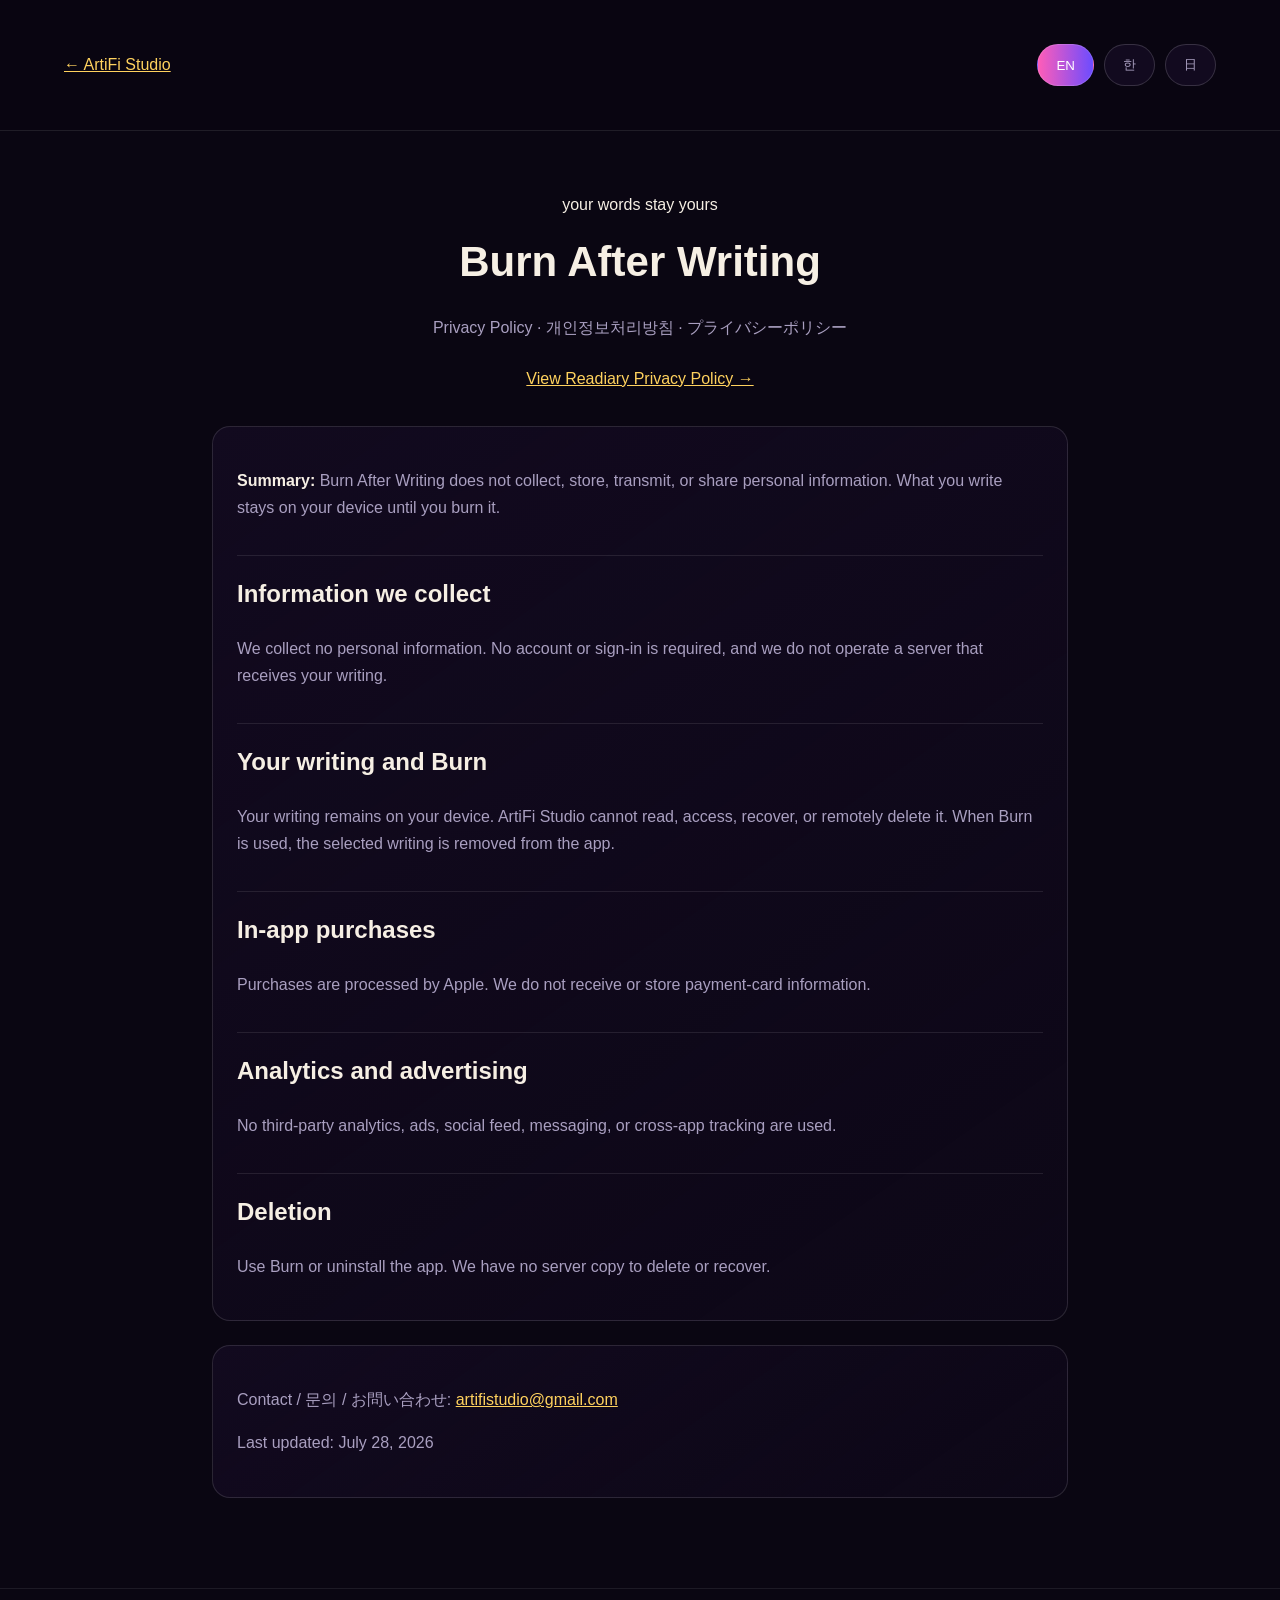
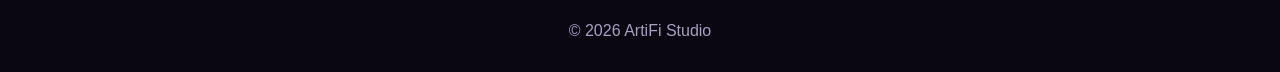
==== privacy/burn-after-writing/index.html @ 204df498 "Add files via upload" ====
<!DOCTYPE html>

<html lang="en"><head><meta charset="utf-8"/><meta content="width=device-width,initial-scale=1.0" name="viewport"/><title>Burn After Writing Privacy Policy — ArtiFi Studio</title>
<style>
:root{--bg:#0a0612;--panel:#120a1f;--cream:#f6efe4;--muted:#a99fc0;--pink:#ff5db8;--violet:#6c4cff;--amber:#ffd25e;--green:#8fae7f;--red:#c0362f}*{box-sizing:border-box}body{margin:0;background:var(--bg);color:var(--cream);font-family:Arial,sans-serif;line-height:1.7}a{color:var(--amber)}nav{position:sticky;top:0;background:rgba(10,6,18,.95);padding:16px 5vw;display:flex;justify-content:space-between;align-items:center;border-bottom:1px solid #ffffff18}.wrap{max-width:900px;margin:auto;padding:60px 22px 90px}.top{text-align:center}.tabs,.langs{display:flex;gap:10px;justify-content:center;flex-wrap:wrap;margin:28px 0}.tabs button,.langs button{border:1px solid #ffffff28;background:var(--panel);color:var(--muted);padding:11px 18px;border-radius:999px;cursor:pointer}.tabs button.active,.langs button.active{background:linear-gradient(90deg,var(--pink),var(--violet));color:white}.lang{display:none}.policy{display:block}.lang.active{display:block}.box{border:1px solid #ffffff1f;border-radius:18px;padding:24px;background:linear-gradient(145deg,var(--panel),#120a1f66)}h1{font-size:42px;margin:8px 0}h2{margin-top:34px;padding-top:18px;border-top:1px solid #ffffff18}p,li{color:var(--muted)}strong{color:var(--cream)}footer{text-align:center;color:var(--muted);padding:28px;border-top:1px solid #ffffff14}
</style></head><body>
<nav><a href="../../index.html">← ArtiFi Studio</a><div class="langs"><button id="enb" onclick="lang('en')">EN</button><button id="kob" onclick="lang('ko')">한</button><button id="jab" onclick="lang('ja')">日</button></div></nav>
<div class="wrap"><div class="top"><div id="ey">your words stay yours</div><h1 id="ttl">Burn After Writing</h1><p id="sub">Privacy Policy · 개인정보처리방침 · プライバシーポリシー</p></div><p style="text-align:center;margin:24px 0 34px"><a href="../readiary/">View Readiary Privacy Policy →</a></p>


<section class="policy active" id="burn"><div class="box">
<div class="lang" data-l="en"><p><strong>Summary:</strong> Burn After Writing does not collect, store, transmit, or share personal information. What you write stays on your device until you burn it.</p><h2>Information we collect</h2><p>We collect no personal information. No account or sign-in is required, and we do not operate a server that receives your writing.</p><h2>Your writing and Burn</h2><p>Your writing remains on your device. ArtiFi Studio cannot read, access, recover, or remotely delete it. When Burn is used, the selected writing is removed from the app.</p><h2>In-app purchases</h2><p>Purchases are processed by Apple. We do not receive or store payment-card information.</p><h2>Analytics and advertising</h2><p>No third-party analytics, ads, social feed, messaging, or cross-app tracking are used.</p><h2>Deletion</h2><p>Use Burn or uninstall the app. We have no server copy to delete or recover.</p></div>
<div class="lang" data-l="ko"><p><strong>요약:</strong> Burn After Writing는 개인정보를 수집·저장·전송·공유하지 않습니다. 작성한 내용은 Burn하기 전까지 기기에만 남습니다.</p><h2>수집하는 정보</h2><p>개인정보를 수집하지 않습니다. 계정이나 로그인이 필요하지 않으며 회사는 작성 내용을 받는 서버를 운영하지 않습니다.</p><h2>작성 내용과 Burn</h2><p>작성 내용은 기기에 남습니다. ArtiFi Studio는 읽거나 접근하거나 복구하거나 원격 삭제할 수 없습니다. Burn을 실행하면 선택한 내용이 앱에서 삭제됩니다.</p><h2>인앱 구매</h2><p>결제는 Apple이 처리하며 회사는 결제 카드 정보를 받거나 저장하지 않습니다.</p><h2>분석 및 광고</h2><p>제3자 분석, 광고, 소셜 피드, 메시지 또는 앱 간 추적을 사용하지 않습니다.</p><h2>삭제</h2><p>Burn 기능을 사용하거나 앱을 제거하세요. 회사에는 삭제하거나 복구할 서버 사본이 없습니다.</p></div>
<div class="lang" data-l="ja"><p><strong>概要：</strong> Burn After Writingは個人情報を収集・保存・送信・共有しません。書いた内容は燃やすまで端末内にのみ残ります。</p><h2>収集する情報</h2><p>個人情報は収集しません。アカウント登録やログインは不要で、当社は文章を受信するサーバーを運営していません。</p><h2>書いた内容とBurn</h2><p>内容は端末内に残ります。ArtiFi Studioは読む、アクセスする、復元する、遠隔削除することができません。Burnを実行すると選択した内容はアプリから削除されます。</p><h2>アプリ内課金</h2><p>支払いはAppleが処理し、当社はカード情報を受け取ったり保存したりしません。</p><h2>分析と広告</h2><p>第三者分析、広告、ソーシャルフィード、メッセージ機能、アプリ間追跡は使用しません。</p><h2>削除</h2><p>Burn機能を使うかアプリをアンインストールしてください。当社側に削除または復元できるサーバーコピーはありません。</p></div>
</div></section>
<div class="box" style="margin-top:24px"><p>Contact / 문의 / お問い合わせ: <a href="mailto:artifistudio@gmail.com">artifistudio@gmail.com</a></p><p>Last updated: July 28, 2026</p></div>
</div><footer>© 2026 ArtiFi Studio</footer>
<script>
function lang(l){
 document.documentElement.lang=l;
 document.querySelectorAll('.lang').forEach(x=>x.classList.toggle('active',x.dataset.l===l));
 ['en','ko','ja'].forEach(x=>document.getElementById(x+'b').classList.toggle('active',x===l));
 localStorage.setItem('lang',l);
}
const q=new URLSearchParams(location.search);
lang(['en','ko','ja'].includes(q.get('lang'))?q.get('lang'):(localStorage.getItem('lang')||'en'));
</script></body></html>
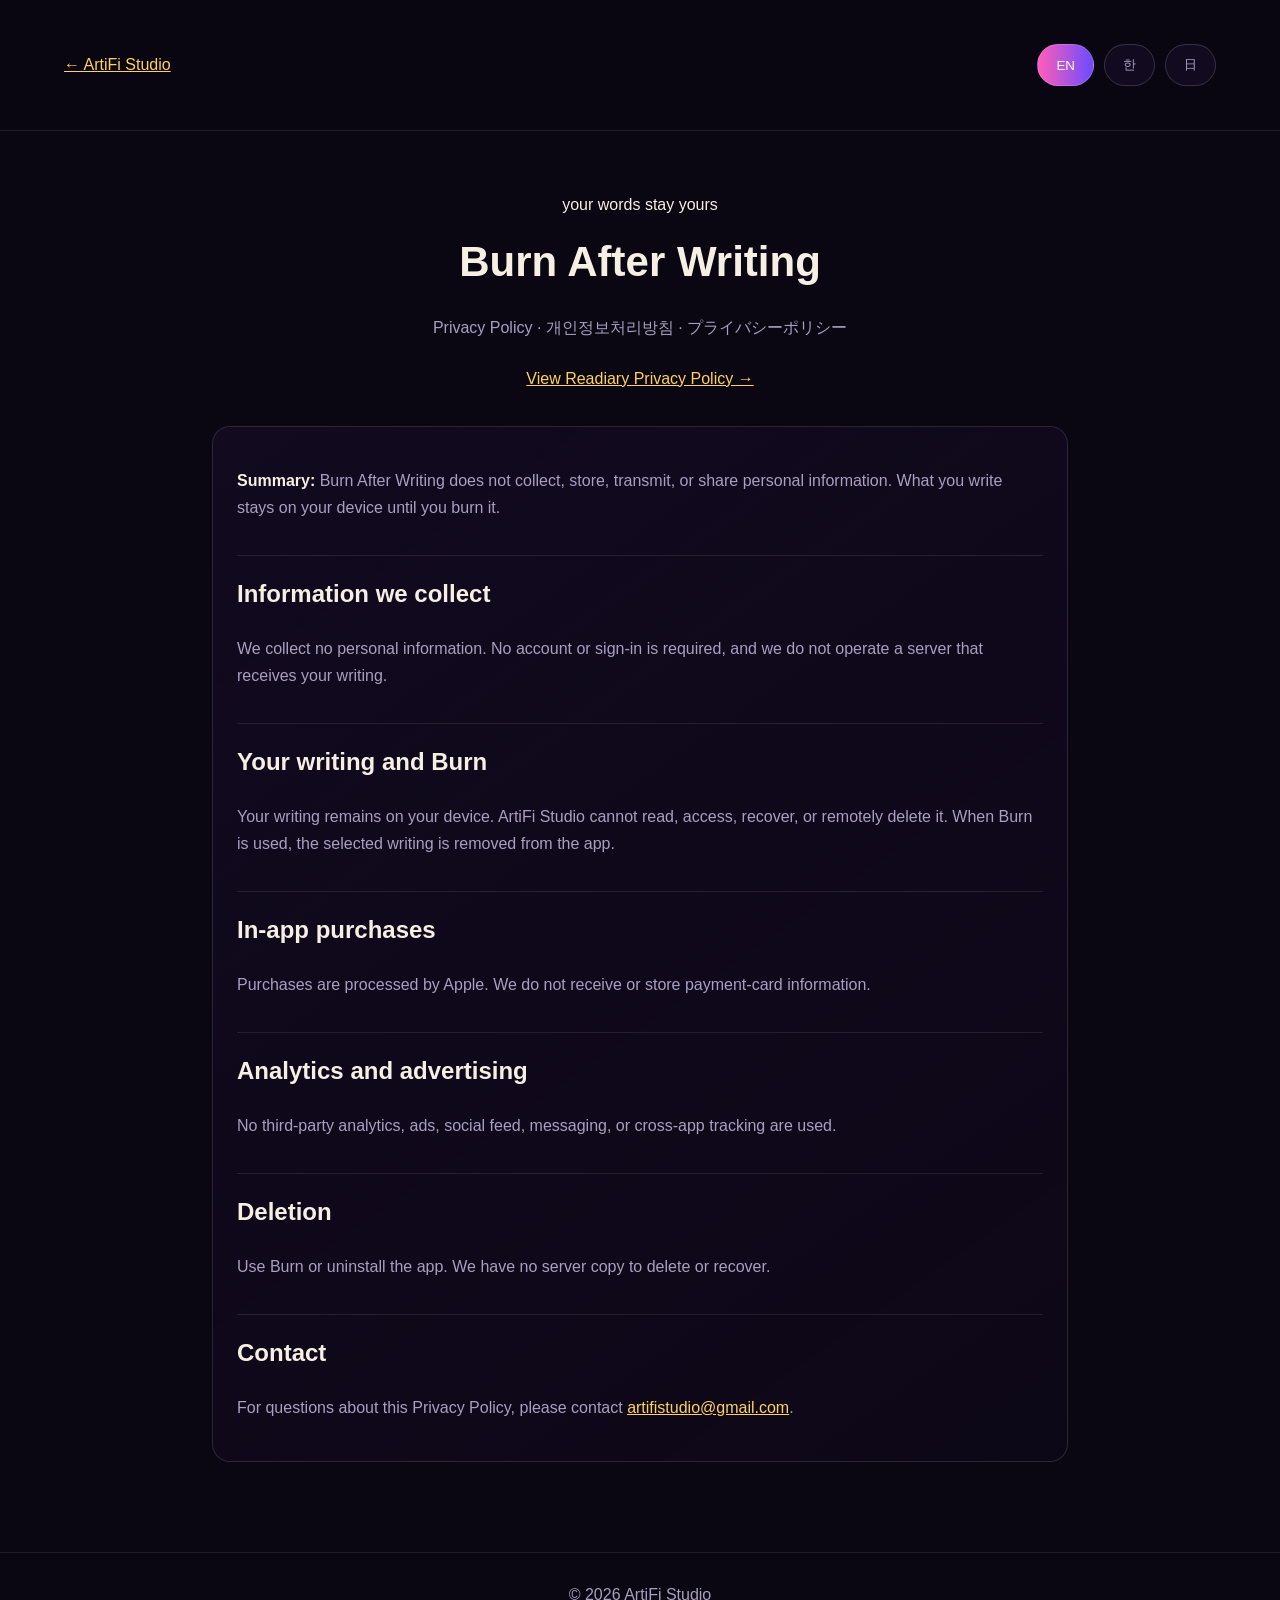
==== commit 41b0cb80: "Add files via upload" ====
--- a/privacy/burn-after-writing/index.html
+++ b/privacy/burn-after-writing/index.html
@@ -4,24 +4,65 @@
 <style>
 :root{--bg:#0a0612;--panel:#120a1f;--cream:#f6efe4;--muted:#a99fc0;--pink:#ff5db8;--violet:#6c4cff;--amber:#ffd25e;--green:#8fae7f;--red:#c0362f}*{box-sizing:border-box}body{margin:0;background:var(--bg);color:var(--cream);font-family:Arial,sans-serif;line-height:1.7}a{color:var(--amber)}nav{position:sticky;top:0;background:rgba(10,6,18,.95);padding:16px 5vw;display:flex;justify-content:space-between;align-items:center;border-bottom:1px solid #ffffff18}.wrap{max-width:900px;margin:auto;padding:60px 22px 90px}.top{text-align:center}.tabs,.langs{display:flex;gap:10px;justify-content:center;flex-wrap:wrap;margin:28px 0}.tabs button,.langs button{border:1px solid #ffffff28;background:var(--panel);color:var(--muted);padding:11px 18px;border-radius:999px;cursor:pointer}.tabs button.active,.langs button.active{background:linear-gradient(90deg,var(--pink),var(--violet));color:white}.lang{display:none}.policy{display:block}.lang.active{display:block}.box{border:1px solid #ffffff1f;border-radius:18px;padding:24px;background:linear-gradient(145deg,var(--panel),#120a1f66)}h1{font-size:42px;margin:8px 0}h2{margin-top:34px;padding-top:18px;border-top:1px solid #ffffff18}p,li{color:var(--muted)}strong{color:var(--cream)}footer{text-align:center;color:var(--muted);padding:28px;border-top:1px solid #ffffff14}
 </style></head><body>
-<nav><a href="../../index.html">← ArtiFi Studio</a><div class="langs"><button id="enb" onclick="lang('en')">EN</button><button id="kob" onclick="lang('ko')">한</button><button id="jab" onclick="lang('ja')">日</button></div></nav>
+<nav><a href="../../index.html">← ArtiFi Studio</a><div class="langs"><button id="enb" data-language="en">EN</button><button id="kob" data-language="ko">한</button><button id="jab" data-language="ja">日</button></div></nav>
 <div class="wrap"><div class="top"><div id="ey">your words stay yours</div><h1 id="ttl">Burn After Writing</h1><p id="sub">Privacy Policy · 개인정보처리방침 · プライバシーポリシー</p></div><p style="text-align:center;margin:24px 0 34px"><a href="../readiary/">View Readiary Privacy Policy →</a></p>
 
 
 <section class="policy active" id="burn"><div class="box">
-<div class="lang" data-l="en"><p><strong>Summary:</strong> Burn After Writing does not collect, store, transmit, or share personal information. What you write stays on your device until you burn it.</p><h2>Information we collect</h2><p>We collect no personal information. No account or sign-in is required, and we do not operate a server that receives your writing.</p><h2>Your writing and Burn</h2><p>Your writing remains on your device. ArtiFi Studio cannot read, access, recover, or remotely delete it. When Burn is used, the selected writing is removed from the app.</p><h2>In-app purchases</h2><p>Purchases are processed by Apple. We do not receive or store payment-card information.</p><h2>Analytics and advertising</h2><p>No third-party analytics, ads, social feed, messaging, or cross-app tracking are used.</p><h2>Deletion</h2><p>Use Burn or uninstall the app. We have no server copy to delete or recover.</p></div>
-<div class="lang" data-l="ko"><p><strong>요약:</strong> Burn After Writing는 개인정보를 수집·저장·전송·공유하지 않습니다. 작성한 내용은 Burn하기 전까지 기기에만 남습니다.</p><h2>수집하는 정보</h2><p>개인정보를 수집하지 않습니다. 계정이나 로그인이 필요하지 않으며 회사는 작성 내용을 받는 서버를 운영하지 않습니다.</p><h2>작성 내용과 Burn</h2><p>작성 내용은 기기에 남습니다. ArtiFi Studio는 읽거나 접근하거나 복구하거나 원격 삭제할 수 없습니다. Burn을 실행하면 선택한 내용이 앱에서 삭제됩니다.</p><h2>인앱 구매</h2><p>결제는 Apple이 처리하며 회사는 결제 카드 정보를 받거나 저장하지 않습니다.</p><h2>분석 및 광고</h2><p>제3자 분석, 광고, 소셜 피드, 메시지 또는 앱 간 추적을 사용하지 않습니다.</p><h2>삭제</h2><p>Burn 기능을 사용하거나 앱을 제거하세요. 회사에는 삭제하거나 복구할 서버 사본이 없습니다.</p></div>
-<div class="lang" data-l="ja"><p><strong>概要：</strong> Burn After Writingは個人情報を収集・保存・送信・共有しません。書いた内容は燃やすまで端末内にのみ残ります。</p><h2>収集する情報</h2><p>個人情報は収集しません。アカウント登録やログインは不要で、当社は文章を受信するサーバーを運営していません。</p><h2>書いた内容とBurn</h2><p>内容は端末内に残ります。ArtiFi Studioは読む、アクセスする、復元する、遠隔削除することができません。Burnを実行すると選択した内容はアプリから削除されます。</p><h2>アプリ内課金</h2><p>支払いはAppleが処理し、当社はカード情報を受け取ったり保存したりしません。</p><h2>分析と広告</h2><p>第三者分析、広告、ソーシャルフィード、メッセージ機能、アプリ間追跡は使用しません。</p><h2>削除</h2><p>Burn機能を使うかアプリをアンインストールしてください。当社側に削除または復元できるサーバーコピーはありません。</p></div>
+<div class="lang" data-l="en"><p><strong>Summary:</strong> Burn After Writing does not collect, store, transmit, or share personal information. What you write stays on your device until you burn it.</p><h2>Information we collect</h2><p>We collect no personal information. No account or sign-in is required, and we do not operate a server that receives your writing.</p><h2>Your writing and Burn</h2><p>Your writing remains on your device. ArtiFi Studio cannot read, access, recover, or remotely delete it. When Burn is used, the selected writing is removed from the app.</p><h2>In-app purchases</h2><p>Purchases are processed by Apple. We do not receive or store payment-card information.</p><h2>Analytics and advertising</h2><p>No third-party analytics, ads, social feed, messaging, or cross-app tracking are used.</p><h2>Deletion</h2><p>Use Burn or uninstall the app. We have no server copy to delete or recover.</p><h2>Contact</h2><p>For questions about this Privacy Policy, please contact <a href="mailto:artifistudio@gmail.com">artifistudio@gmail.com</a>.</p></div>
+<div class="lang" data-l="ko"><p><strong>요약:</strong> Burn After Writing는 개인정보를 수집·저장·전송·공유하지 않습니다. 작성한 내용은 Burn하기 전까지 사용자의 기기에만 남습니다.</p><h2>수집하는 정보</h2><p>Burn After Writing는 개인정보를 수집하지 않습니다. 계정이나 로그인이 필요하지 않으며, 사용자가 작성한 내용을 받는 서버를 운영하지 않습니다.</p><h2>작성 내용과 Burn 기능</h2><p>작성한 내용은 사용자의 기기에만 저장됩니다. ArtiFi Studio는 이를 읽거나 접근하거나 복구하거나 원격으로 삭제할 수 없습니다. Burn 기능을 사용하면 선택한 내용이 앱에서 삭제됩니다.</p><h2>인앱 구매</h2><p>인앱 구매는 Apple이 처리합니다. ArtiFi Studio는 결제 카드 정보를 받거나 저장하지 않습니다.</p><h2>분석 및 광고</h2><p>제3자 분석 도구, 광고, 소셜 피드, 메시지 기능 또는 앱 간 추적을 사용하지 않습니다.</p><h2>삭제</h2><p>Burn 기능을 사용하거나 앱을 삭제하여 저장된 내용을 제거할 수 있습니다. ArtiFi Studio에는 삭제하거나 복구할 서버 사본이 없습니다.</p><h2>문의</h2><p>개인정보 처리방침에 대한 문의는 <a href="mailto:artifistudio@gmail.com">artifistudio@gmail.com</a>으로 보내주세요.</p></div>
+<div class="lang" data-l="ja"><p><strong>概要：</strong> Burn After Writingは個人情報を収集・保存・送信・共有しません。書いた内容はBurnするまでユーザーの端末内にのみ残ります。</p><h2>収集する情報</h2><p>Burn After Writingは個人情報を収集しません。アカウント登録やログインは必要なく、ユーザーが書いた内容を受信するサーバーも運営していません。</p><h2>書いた内容とBurn機能</h2><p>書いた内容はユーザーの端末内にのみ保存されます。ArtiFi Studioはその内容を読んだり、アクセスしたり、復元したり、遠隔で削除したりできません。Burn機能を使用すると、選択した内容はアプリから削除されます。</p><h2>アプリ内課金</h2><p>アプリ内課金はAppleによって処理されます。ArtiFi Studioは支払いカード情報を受け取ったり保存したりしません。</p><h2>分析および広告</h2><p>第三者分析ツール、広告、ソーシャルフィード、メッセージ機能、アプリ間追跡は使用しません。</p><h2>削除</h2><p>Burn機能を使用するかアプリを削除することで、保存された内容を削除できます。ArtiFi Studio側には削除または復元できるサーバー上のコピーはありません。</p><h2>お問い合わせ</h2><p>プライバシーポリシーに関するお問い合わせは <a href="mailto:artifistudio@gmail.com">artifistudio@gmail.com</a> までお送りください。</p></div>
 </div></section>
-<div class="box" style="margin-top:24px"><p>Contact / 문의 / お問い合わせ: <a href="mailto:artifistudio@gmail.com">artifistudio@gmail.com</a></p><p>Last updated: July 28, 2026</p></div>
 </div><footer>© 2026 ArtiFi Studio</footer>
 <script>
-function lang(l){
- document.documentElement.lang=l;
- document.querySelectorAll('.lang').forEach(x=>x.classList.toggle('active',x.dataset.l===l));
- ['en','ko','ja'].forEach(x=>document.getElementById(x+'b').classList.toggle('active',x===l));
- localStorage.setItem('lang',l);
-}
-const q=new URLSearchParams(location.search);
-lang(['en','ko','ja'].includes(q.get('lang'))?q.get('lang'):(localStorage.getItem('lang')||'en'));
+(function () {
+  const supportedLanguages = ['en', 'ko', 'ja'];
+  const languageSections = Array.from(document.querySelectorAll('.lang'));
+  const languageButtons = Array.from(document.querySelectorAll('[data-language]'));
+
+  function setLanguage(language) {
+    if (!supportedLanguages.includes(language)) language = 'en';
+
+    document.documentElement.setAttribute('lang', language);
+
+    languageSections.forEach(function (section) {
+      const selected = section.getAttribute('data-l') === language;
+      section.classList.toggle('active', selected);
+      section.hidden = !selected;
+    });
+
+    languageButtons.forEach(function (button) {
+      const selected = button.getAttribute('data-language') === language;
+      button.classList.toggle('active', selected);
+      button.setAttribute('aria-pressed', String(selected));
+    });
+
+    try {
+      localStorage.setItem('artifi-privacy-language', language);
+    } catch (error) {}
+
+    const url = new URL(window.location.href);
+    url.searchParams.set('lang', language);
+    window.history.replaceState({}, '', url);
+  }
+
+  languageButtons.forEach(function (button) {
+    button.addEventListener('click', function () {
+      setLanguage(button.getAttribute('data-language'));
+    });
+  });
+
+  const queryLanguage = new URLSearchParams(window.location.search).get('lang');
+  let savedLanguage = null;
+
+  try {
+    savedLanguage = localStorage.getItem('artifi-privacy-language');
+  } catch (error) {}
+
+  const initialLanguage = supportedLanguages.includes(queryLanguage)
+    ? queryLanguage
+    : (supportedLanguages.includes(savedLanguage) ? savedLanguage : 'en');
+
+  setLanguage(initialLanguage);
+})();
 </script></body></html>
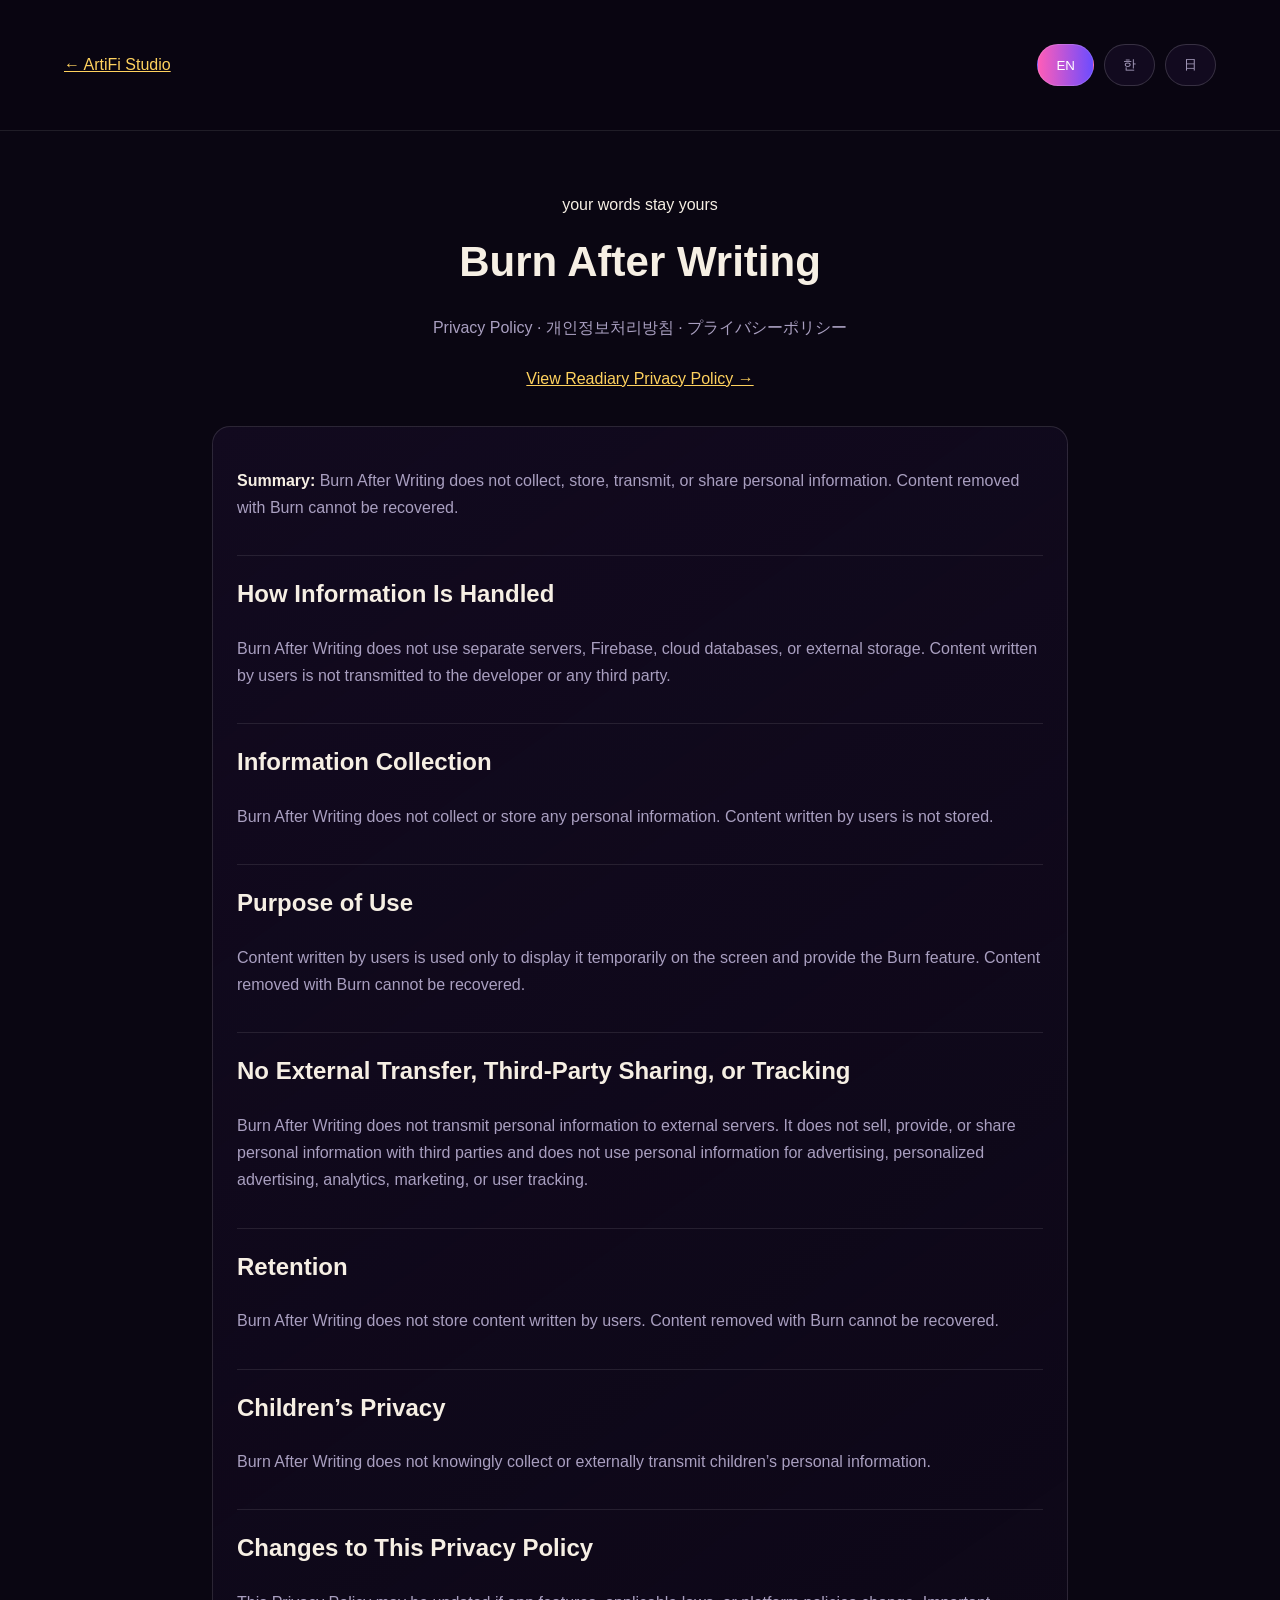
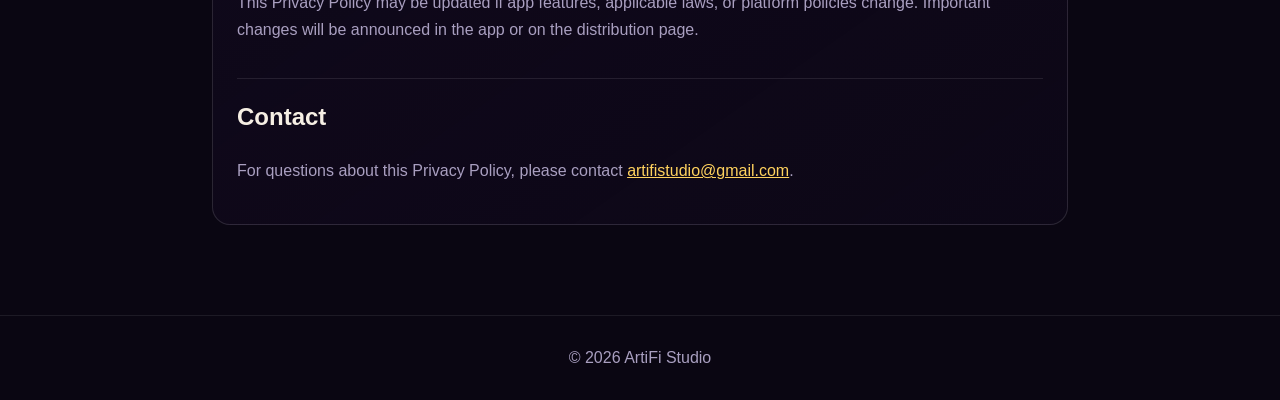
==== commit 9dd8422c: "Add files via upload" ====
--- a/privacy/burn-after-writing/index.html
+++ b/privacy/burn-after-writing/index.html
@@ -9,9 +9,63 @@
 
 
 <section class="policy active" id="burn"><div class="box">
-<div class="lang" data-l="en"><p><strong>Summary:</strong> Burn After Writing does not collect, store, transmit, or share personal information. What you write stays on your device until you burn it.</p><h2>Information we collect</h2><p>We collect no personal information. No account or sign-in is required, and we do not operate a server that receives your writing.</p><h2>Your writing and Burn</h2><p>Your writing remains on your device. ArtiFi Studio cannot read, access, recover, or remotely delete it. When Burn is used, the selected writing is removed from the app.</p><h2>In-app purchases</h2><p>Purchases are processed by Apple. We do not receive or store payment-card information.</p><h2>Analytics and advertising</h2><p>No third-party analytics, ads, social feed, messaging, or cross-app tracking are used.</p><h2>Deletion</h2><p>Use Burn or uninstall the app. We have no server copy to delete or recover.</p><h2>Contact</h2><p>For questions about this Privacy Policy, please contact <a href="mailto:artifistudio@gmail.com">artifistudio@gmail.com</a>.</p></div>
-<div class="lang" data-l="ko"><p><strong>요약:</strong> Burn After Writing는 개인정보를 수집·저장·전송·공유하지 않습니다. 작성한 내용은 Burn하기 전까지 사용자의 기기에만 남습니다.</p><h2>수집하는 정보</h2><p>Burn After Writing는 개인정보를 수집하지 않습니다. 계정이나 로그인이 필요하지 않으며, 사용자가 작성한 내용을 받는 서버를 운영하지 않습니다.</p><h2>작성 내용과 Burn 기능</h2><p>작성한 내용은 사용자의 기기에만 저장됩니다. ArtiFi Studio는 이를 읽거나 접근하거나 복구하거나 원격으로 삭제할 수 없습니다. Burn 기능을 사용하면 선택한 내용이 앱에서 삭제됩니다.</p><h2>인앱 구매</h2><p>인앱 구매는 Apple이 처리합니다. ArtiFi Studio는 결제 카드 정보를 받거나 저장하지 않습니다.</p><h2>분석 및 광고</h2><p>제3자 분석 도구, 광고, 소셜 피드, 메시지 기능 또는 앱 간 추적을 사용하지 않습니다.</p><h2>삭제</h2><p>Burn 기능을 사용하거나 앱을 삭제하여 저장된 내용을 제거할 수 있습니다. ArtiFi Studio에는 삭제하거나 복구할 서버 사본이 없습니다.</p><h2>문의</h2><p>개인정보 처리방침에 대한 문의는 <a href="mailto:artifistudio@gmail.com">artifistudio@gmail.com</a>으로 보내주세요.</p></div>
-<div class="lang" data-l="ja"><p><strong>概要：</strong> Burn After Writingは個人情報を収集・保存・送信・共有しません。書いた内容はBurnするまでユーザーの端末内にのみ残ります。</p><h2>収集する情報</h2><p>Burn After Writingは個人情報を収集しません。アカウント登録やログインは必要なく、ユーザーが書いた内容を受信するサーバーも運営していません。</p><h2>書いた内容とBurn機能</h2><p>書いた内容はユーザーの端末内にのみ保存されます。ArtiFi Studioはその内容を読んだり、アクセスしたり、復元したり、遠隔で削除したりできません。Burn機能を使用すると、選択した内容はアプリから削除されます。</p><h2>アプリ内課金</h2><p>アプリ内課金はAppleによって処理されます。ArtiFi Studioは支払いカード情報を受け取ったり保存したりしません。</p><h2>分析および広告</h2><p>第三者分析ツール、広告、ソーシャルフィード、メッセージ機能、アプリ間追跡は使用しません。</p><h2>削除</h2><p>Burn機能を使用するかアプリを削除することで、保存された内容を削除できます。ArtiFi Studio側には削除または復元できるサーバー上のコピーはありません。</p><h2>お問い合わせ</h2><p>プライバシーポリシーに関するお問い合わせは <a href="mailto:artifistudio@gmail.com">artifistudio@gmail.com</a> までお送りください。</p></div>
+<div class="lang" data-l="en">
+<p><strong>Summary:</strong> Burn After Writing does not collect, store, transmit, or share personal information. Content removed with Burn cannot be recovered.</p>
+<h2>How Information Is Handled</h2>
+<p>Burn After Writing does not use separate servers, Firebase, cloud databases, or external storage. Content written by users is not transmitted to the developer or any third party.</p>
+<h2>Information Collection</h2>
+<p>Burn After Writing does not collect or store any personal information. Content written by users is not stored.</p>
+<h2>Purpose of Use</h2>
+<p>Content written by users is used only to display it temporarily on the screen and provide the Burn feature. Content removed with Burn cannot be recovered.</p>
+<h2>No External Transfer, Third-Party Sharing, or Tracking</h2>
+<p>Burn After Writing does not transmit personal information to external servers. It does not sell, provide, or share personal information with third parties and does not use personal information for advertising, personalized advertising, analytics, marketing, or user tracking.</p>
+<h2>Retention</h2>
+<p>Burn After Writing does not store content written by users. Content removed with Burn cannot be recovered.</p>
+<h2>Children’s Privacy</h2>
+<p>Burn After Writing does not knowingly collect or externally transmit children’s personal information.</p>
+<h2>Changes to This Privacy Policy</h2>
+<p>This Privacy Policy may be updated if app features, applicable laws, or platform policies change. Important changes will be announced in the app or on the distribution page.</p>
+<h2>Contact</h2>
+<p>For questions about this Privacy Policy, please contact <a href="mailto:artifistudio@gmail.com">artifistudio@gmail.com</a>.</p>
+</div>
+<div class="lang" data-l="ko">
+<p><strong>요약:</strong> Burn After Writing는 개인정보를 수집, 저장, 전송 또는 공유하지 않습니다. Burn으로 삭제된 내용은 복구할 수 없습니다.</p>
+<h2>개인정보의 처리 방식</h2>
+<p>Burn After Writing는 별도의 서버, Firebase, 클라우드 데이터베이스 또는 외부 저장소를 사용하지 않습니다. 사용자가 작성한 내용은 개발자 또는 제3자에게 전송되지 않습니다.</p>
+<h2>개인정보의 수집</h2>
+<p>Burn After Writing는 어떠한 개인정보도 수집하거나 저장하지 않습니다. 사용자가 작성한 내용 역시 저장하지 않습니다.</p>
+<h2>개인정보의 이용 목적</h2>
+<p>사용자가 작성한 내용은 화면에 일시적으로 표시하고 Burn 기능을 제공하기 위해서만 사용됩니다. Burn으로 삭제된 내용은 복구할 수 없습니다.</p>
+<h2>외부 전송, 제3자 제공 및 추적</h2>
+<p>Burn After Writing는 개인정보를 외부 서버로 전송하지 않습니다. 개인정보를 제3자에게 판매, 제공 또는 공유하지 않으며, 광고, 맞춤형 광고, 분석, 마케팅 또는 사용자 추적 목적으로 사용하지 않습니다.</p>
+<h2>보관</h2>
+<p>Burn After Writing는 사용자가 작성한 내용을 저장하지 않습니다. Burn으로 삭제된 내용은 복구할 수 없습니다.</p>
+<h2>아동의 개인정보</h2>
+<p>Burn After Writing는 고의로 아동의 개인정보를 수집하거나 외부로 전송하지 않습니다.</p>
+<h2>개인정보 처리방침의 변경</h2>
+<p>본 개인정보 처리방침은 앱 기능 변경 또는 관련 법령 및 플랫폼 정책 변경에 따라 수정될 수 있습니다. 중요한 변경이 있는 경우 앱 내 화면 또는 배포 페이지를 통해 안내합니다.</p>
+<h2>문의</h2>
+<p>개인정보 처리방침에 대한 문의는 <a href="mailto:artifistudio@gmail.com">artifistudio@gmail.com</a>으로 보내주세요.</p>
+</div>
+<div class="lang" data-l="ja">
+<p><strong>概要：</strong> Burn After Writingは個人情報を収集、保存、送信、共有しません。Burnで削除された内容は復元できません。</p>
+<h2>個人情報の取り扱い</h2>
+<p>Burn After Writingは、別途サーバー、Firebase、クラウドデータベース、外部ストレージを使用しません。ユーザーが書いた内容は、開発者または第三者へ送信されません。</p>
+<h2>個人情報の収集</h2>
+<p>Burn After Writingは、いかなる個人情報も収集または保存しません。ユーザーが書いた内容も保存しません。</p>
+<h2>利用目的</h2>
+<p>ユーザーが書いた内容は、画面に一時的に表示し、Burn機能を提供するためにのみ使用されます。Burnで削除された内容は復元できません。</p>
+<h2>外部送信、第三者提供および追跡</h2>
+<p>Burn After Writingは個人情報を外部サーバーへ送信しません。個人情報を第三者へ販売、提供、共有せず、広告、パーソナライズ広告、分析、マーケティング、ユーザー追跡の目的で使用しません。</p>
+<h2>保管</h2>
+<p>Burn After Writingは、ユーザーが書いた内容を保存しません。Burnで削除された内容は復元できません。</p>
+<h2>児童の個人情報</h2>
+<p>Burn After Writingは、意図的に児童の個人情報を収集したり外部へ送信したりしません。</p>
+<h2>プライバシーポリシーの変更</h2>
+<p>本プライバシーポリシーは、アプリ機能、関連法令、またはプラットフォームポリシーの変更により修正されることがあります。重要な変更がある場合は、アプリ内画面または配布ページでお知らせします。</p>
+<h2>お問い合わせ</h2>
+<p>プライバシーポリシーに関するお問い合わせは <a href="mailto:artifistudio@gmail.com">artifistudio@gmail.com</a> までお送りください。</p>
+</div>
 </div></section>
 </div><footer>© 2026 ArtiFi Studio</footer>
 <script>
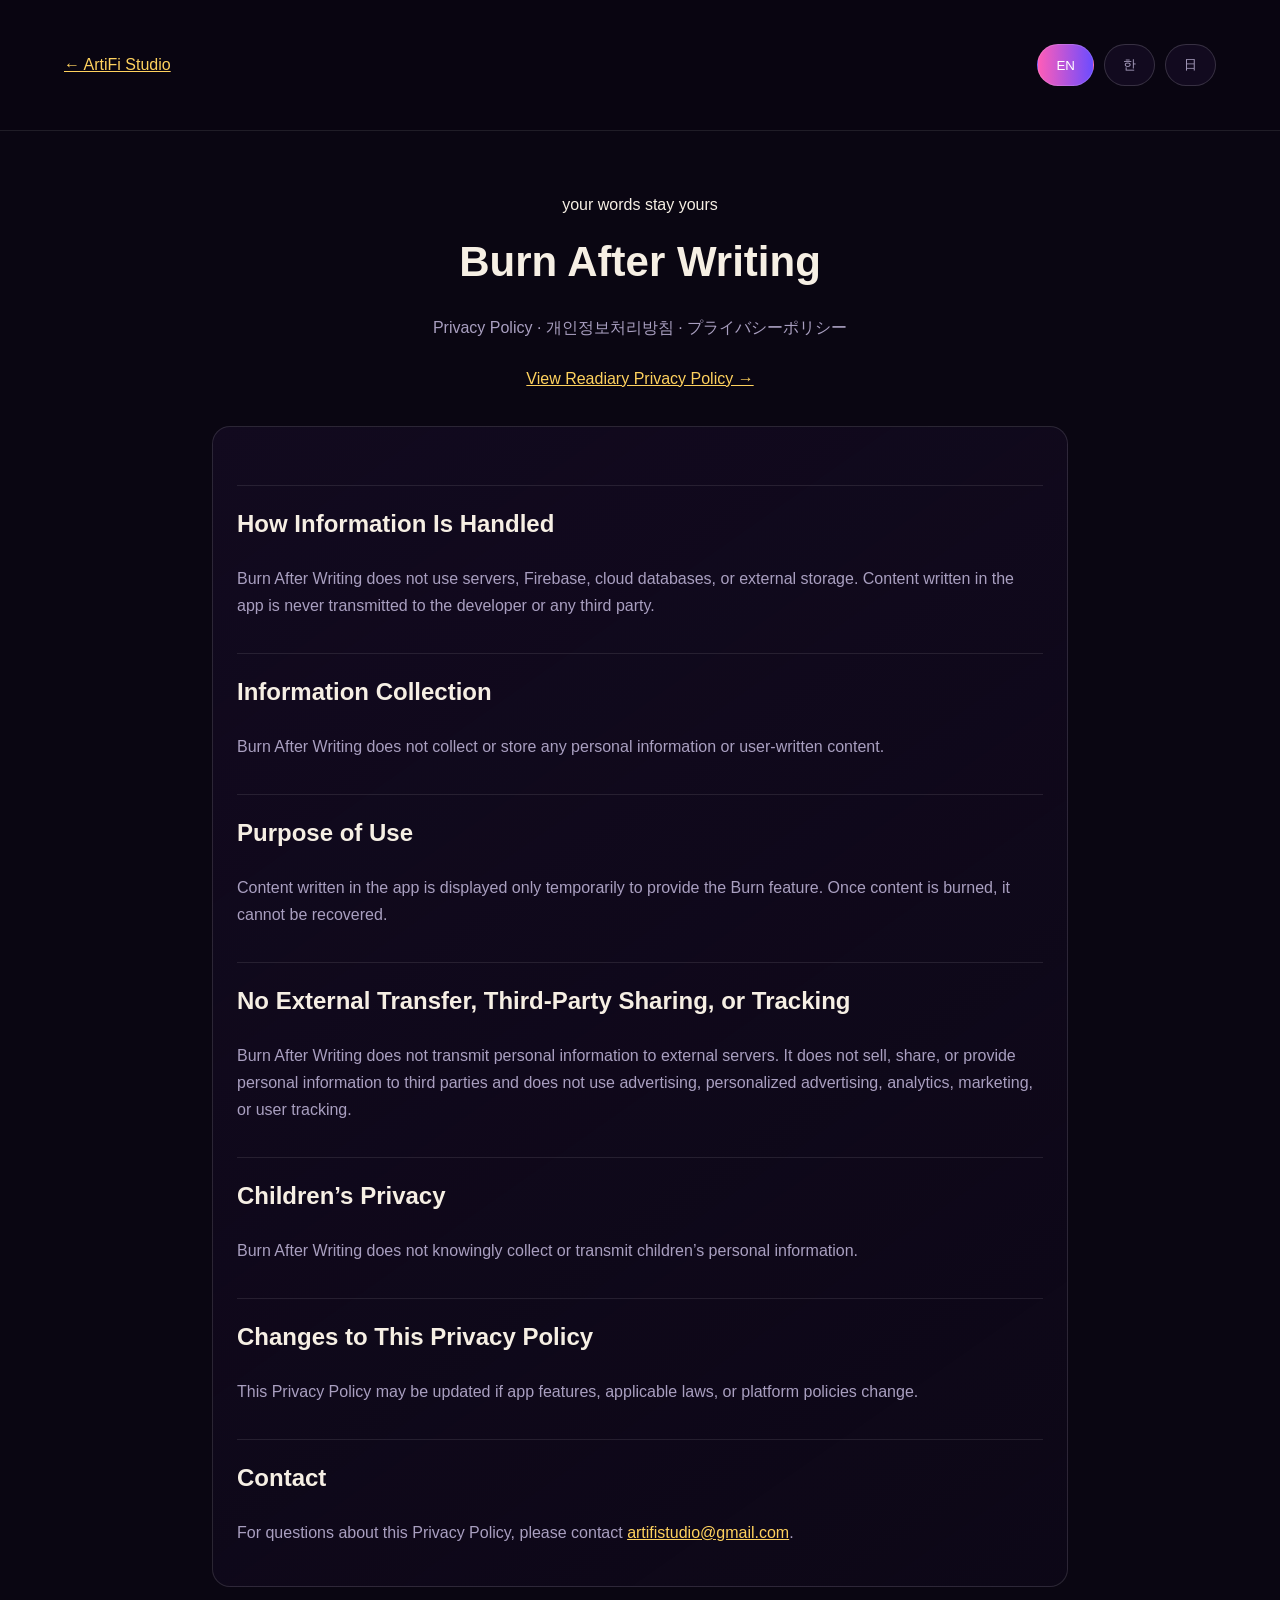
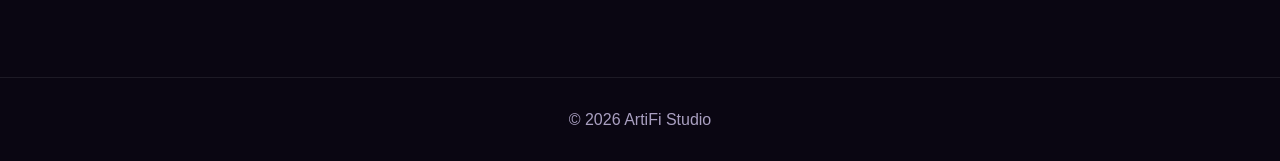
==== commit 5b13d540: "Add files via upload" ====
--- a/privacy/burn-after-writing/index.html
+++ b/privacy/burn-after-writing/index.html
@@ -10,59 +10,50 @@
 
 <section class="policy active" id="burn"><div class="box">
 <div class="lang" data-l="en">
-<p><strong>Summary:</strong> Burn After Writing does not collect, store, transmit, or share personal information. Content removed with Burn cannot be recovered.</p>
 <h2>How Information Is Handled</h2>
-<p>Burn After Writing does not use separate servers, Firebase, cloud databases, or external storage. Content written by users is not transmitted to the developer or any third party.</p>
+<p>Burn After Writing does not use servers, Firebase, cloud databases, or external storage. Content written in the app is never transmitted to the developer or any third party.</p>
 <h2>Information Collection</h2>
-<p>Burn After Writing does not collect or store any personal information. Content written by users is not stored.</p>
+<p>Burn After Writing does not collect or store any personal information or user-written content.</p>
 <h2>Purpose of Use</h2>
-<p>Content written by users is used only to display it temporarily on the screen and provide the Burn feature. Content removed with Burn cannot be recovered.</p>
+<p>Content written in the app is displayed only temporarily to provide the Burn feature. Once content is burned, it cannot be recovered.</p>
 <h2>No External Transfer, Third-Party Sharing, or Tracking</h2>
-<p>Burn After Writing does not transmit personal information to external servers. It does not sell, provide, or share personal information with third parties and does not use personal information for advertising, personalized advertising, analytics, marketing, or user tracking.</p>
-<h2>Retention</h2>
-<p>Burn After Writing does not store content written by users. Content removed with Burn cannot be recovered.</p>
+<p>Burn After Writing does not transmit personal information to external servers. It does not sell, share, or provide personal information to third parties and does not use advertising, personalized advertising, analytics, marketing, or user tracking.</p>
 <h2>Children’s Privacy</h2>
-<p>Burn After Writing does not knowingly collect or externally transmit children’s personal information.</p>
+<p>Burn After Writing does not knowingly collect or transmit children’s personal information.</p>
 <h2>Changes to This Privacy Policy</h2>
-<p>This Privacy Policy may be updated if app features, applicable laws, or platform policies change. Important changes will be announced in the app or on the distribution page.</p>
+<p>This Privacy Policy may be updated if app features, applicable laws, or platform policies change.</p>
 <h2>Contact</h2>
 <p>For questions about this Privacy Policy, please contact <a href="mailto:artifistudio@gmail.com">artifistudio@gmail.com</a>.</p>
 </div>
 <div class="lang" data-l="ko">
-<p><strong>요약:</strong> Burn After Writing는 개인정보를 수집, 저장, 전송 또는 공유하지 않습니다. Burn으로 삭제된 내용은 복구할 수 없습니다.</p>
 <h2>개인정보의 처리 방식</h2>
-<p>Burn After Writing는 별도의 서버, Firebase, 클라우드 데이터베이스 또는 외부 저장소를 사용하지 않습니다. 사용자가 작성한 내용은 개발자 또는 제3자에게 전송되지 않습니다.</p>
+<p>Burn After Writing는 별도의 서버, Firebase, 클라우드 데이터베이스 또는 외부 저장소를 사용하지 않습니다. 앱에 작성한 내용은 개발자 또는 제3자에게 전송되지 않습니다.</p>
 <h2>개인정보의 수집</h2>
-<p>Burn After Writing는 어떠한 개인정보도 수집하거나 저장하지 않습니다. 사용자가 작성한 내용 역시 저장하지 않습니다.</p>
+<p>Burn After Writing는 어떠한 개인정보나 사용자가 작성한 내용을 수집하거나 저장하지 않습니다.</p>
 <h2>개인정보의 이용 목적</h2>
-<p>사용자가 작성한 내용은 화면에 일시적으로 표시하고 Burn 기능을 제공하기 위해서만 사용됩니다. Burn으로 삭제된 내용은 복구할 수 없습니다.</p>
+<p>앱에 작성한 내용은 Burn 기능을 제공하기 위해 일시적으로 화면에 표시될 뿐입니다. Burn으로 삭제된 내용은 복구할 수 없습니다.</p>
 <h2>외부 전송, 제3자 제공 및 추적</h2>
-<p>Burn After Writing는 개인정보를 외부 서버로 전송하지 않습니다. 개인정보를 제3자에게 판매, 제공 또는 공유하지 않으며, 광고, 맞춤형 광고, 분석, 마케팅 또는 사용자 추적 목적으로 사용하지 않습니다.</p>
-<h2>보관</h2>
-<p>Burn After Writing는 사용자가 작성한 내용을 저장하지 않습니다. Burn으로 삭제된 내용은 복구할 수 없습니다.</p>
+<p>Burn After Writing는 개인정보를 외부 서버로 전송하지 않습니다. 개인정보를 제3자에게 판매, 제공 또는 공유하지 않으며 광고, 맞춤형 광고, 분석, 마케팅 또는 사용자 추적에 사용하지 않습니다.</p>
 <h2>아동의 개인정보</h2>
 <p>Burn After Writing는 고의로 아동의 개인정보를 수집하거나 외부로 전송하지 않습니다.</p>
 <h2>개인정보 처리방침의 변경</h2>
-<p>본 개인정보 처리방침은 앱 기능 변경 또는 관련 법령 및 플랫폼 정책 변경에 따라 수정될 수 있습니다. 중요한 변경이 있는 경우 앱 내 화면 또는 배포 페이지를 통해 안내합니다.</p>
+<p>본 개인정보 처리방침은 앱 기능이나 관련 법령, 플랫폼 정책 변경에 따라 수정될 수 있습니다.</p>
 <h2>문의</h2>
 <p>개인정보 처리방침에 대한 문의는 <a href="mailto:artifistudio@gmail.com">artifistudio@gmail.com</a>으로 보내주세요.</p>
 </div>
 <div class="lang" data-l="ja">
-<p><strong>概要：</strong> Burn After Writingは個人情報を収集、保存、送信、共有しません。Burnで削除された内容は復元できません。</p>
 <h2>個人情報の取り扱い</h2>
-<p>Burn After Writingは、別途サーバー、Firebase、クラウドデータベース、外部ストレージを使用しません。ユーザーが書いた内容は、開発者または第三者へ送信されません。</p>
+<p>Burn After Writingは、サーバー、Firebase、クラウドデータベース、外部ストレージを使用しません。アプリ内で書かれた内容は、開発者または第三者へ送信されません。</p>
 <h2>個人情報の収集</h2>
-<p>Burn After Writingは、いかなる個人情報も収集または保存しません。ユーザーが書いた内容も保存しません。</p>
+<p>Burn After Writingは、個人情報およびユーザーが書いた内容を収集または保存しません。</p>
 <h2>利用目的</h2>
-<p>ユーザーが書いた内容は、画面に一時的に表示し、Burn機能を提供するためにのみ使用されます。Burnで削除された内容は復元できません。</p>
-<h2>外部送信、第三者提供および追跡</h2>
-<p>Burn After Writingは個人情報を外部サーバーへ送信しません。個人情報を第三者へ販売、提供、共有せず、広告、パーソナライズ広告、分析、マーケティング、ユーザー追跡の目的で使用しません。</p>
-<h2>保管</h2>
-<p>Burn After Writingは、ユーザーが書いた内容を保存しません。Burnで削除された内容は復元できません。</p>
-<h2>児童の個人情報</h2>
-<p>Burn After Writingは、意図的に児童の個人情報を収集したり外部へ送信したりしません。</p>
+<p>アプリ内で書かれた内容は、Burn機能を提供するために一時的に画面へ表示されるだけです。Burnで削除された内容は復元できません。</p>
+<h2>外部送信・第三者提供・追跡</h2>
+<p>Burn After Writingは個人情報を外部サーバーへ送信しません。個人情報を第三者へ販売・提供・共有せず、広告、パーソナライズ広告、分析、マーケティング、ユーザー追跡にも利用しません。</p>
+<h2>子どものプライバシー</h2>
+<p>Burn After Writingは、児童の個人情報を意図的に収集または送信しません。</p>
 <h2>プライバシーポリシーの変更</h2>
-<p>本プライバシーポリシーは、アプリ機能、関連法令、またはプラットフォームポリシーの変更により修正されることがあります。重要な変更がある場合は、アプリ内画面または配布ページでお知らせします。</p>
+<p>本ポリシーは、アプリ機能、関連法令、またはプラットフォームポリシーの変更に応じて更新されることがあります。</p>
 <h2>お問い合わせ</h2>
 <p>プライバシーポリシーに関するお問い合わせは <a href="mailto:artifistudio@gmail.com">artifistudio@gmail.com</a> までお送りください。</p>
 </div>
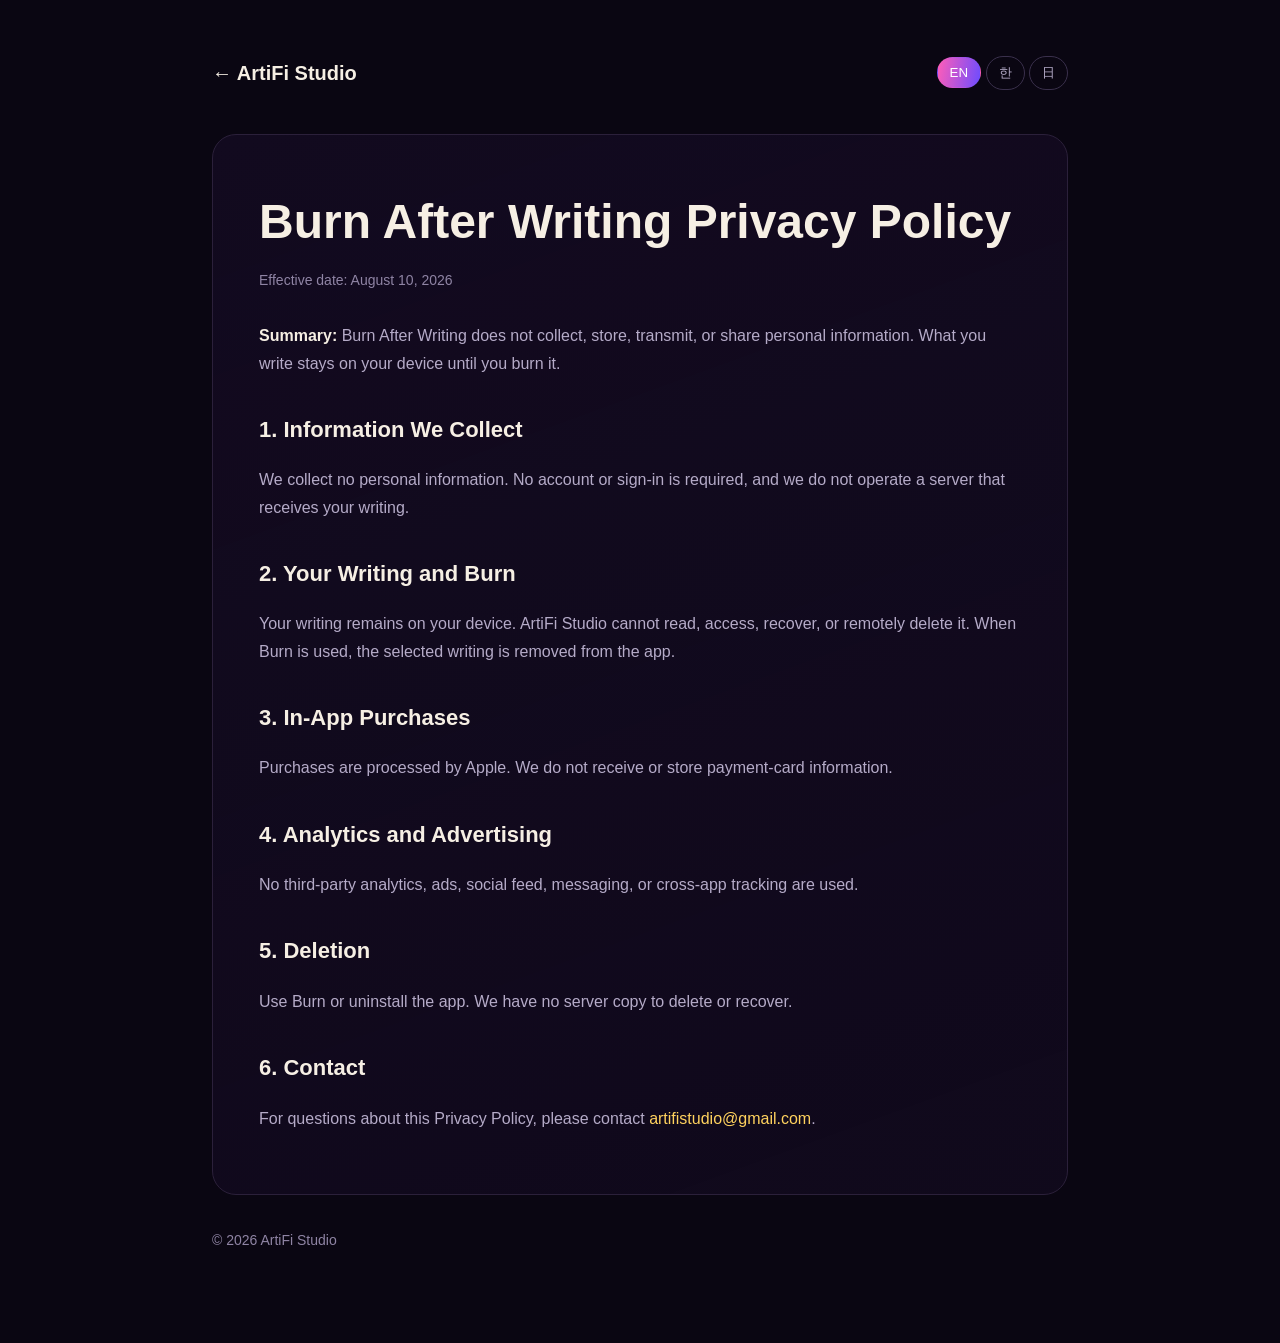
==== commit a0647c3d: "Add files via upload" ====
--- a/privacy/burn-after-writing/index.html
+++ b/privacy/burn-after-writing/index.html
@@ -1,113 +1,94 @@
 <!DOCTYPE html>
+<html lang="en"><head><meta charset="UTF-8"><meta name="viewport" content="width=device-width,initial-scale=1">
+<title>Burn After Writing Privacy Policy — ArtiFi Studio</title>
+<style>
+:root{--bg:#0a0612;--panel:#120a1f;--text:#f6efe4;--muted:#b5abc8;--pink:#ff5db8;--violet:#6c4cff;--amber:#ffd25e}
+*{box-sizing:border-box}body{margin:0;background:var(--bg);color:var(--text);font-family:-apple-system,BlinkMacSystemFont,"Segoe UI",Roboto,"Noto Sans KR","Noto Sans JP",sans-serif;line-height:1.7}
+.wrap{max-width:900px;margin:0 auto;padding:56px 22px 90px}
+.top{display:flex;justify-content:space-between;gap:18px;align-items:center;margin-bottom:44px;flex-wrap:wrap}
+a{color:var(--amber);text-decoration:none}.brand{font-weight:700;color:var(--text);font-size:20px}
+.lang button{border:1px solid #3a304c;background:transparent;color:var(--muted);padding:7px 12px;border-radius:999px;cursor:pointer}
+.lang button.active{background:linear-gradient(100deg,var(--pink),var(--violet));color:#fff;border-color:transparent}
+.card{background:linear-gradient(160deg,var(--panel),rgba(18,10,31,.72));border:1px solid #2b203a;border-radius:24px;padding:clamp(24px,5vw,46px)}
+h1{font-size:clamp(30px,5vw,48px);margin:0 0 6px}h2{margin-top:34px;font-size:22px}p,li{color:var(--muted)}strong{color:var(--text)}
+.meta{color:#8f84a4;font-size:14px;margin-bottom:30px}.note{border-left:3px solid var(--pink);padding-left:15px}
+[data-en],[data-ko],[data-ja]{display:none}
+html[lang="en"] [data-en]{display:revert}
+html[lang="ko"] [data-ko]{display:revert}
+html[lang="ja"] [data-ja]{display:revert}
+ul{padding-left:22px}.footer{margin-top:34px;font-size:14px;color:#8f84a4}
+</style>
+</head>
+<body><div class="wrap">
+<div class="top"><a class="brand" href="../../">← ArtiFi Studio</a><div class="lang"><button id="en" class="active" onclick="setLang('en')">EN</button> <button id="ko" onclick="setLang('ko')">한</button> <button id="ja" onclick="setLang('ja')">日</button></div></div>
+<div class="card">
 
-<html lang="en"><head><meta charset="utf-8"/><meta content="width=device-width,initial-scale=1.0" name="viewport"/><title>Burn After Writing Privacy Policy — ArtiFi Studio</title>
-<style>
-:root{--bg:#0a0612;--panel:#120a1f;--cream:#f6efe4;--muted:#a99fc0;--pink:#ff5db8;--violet:#6c4cff;--amber:#ffd25e;--green:#8fae7f;--red:#c0362f}*{box-sizing:border-box}body{margin:0;background:var(--bg);color:var(--cream);font-family:Arial,sans-serif;line-height:1.7}a{color:var(--amber)}nav{position:sticky;top:0;background:rgba(10,6,18,.95);padding:16px 5vw;display:flex;justify-content:space-between;align-items:center;border-bottom:1px solid #ffffff18}.wrap{max-width:900px;margin:auto;padding:60px 22px 90px}.top{text-align:center}.tabs,.langs{display:flex;gap:10px;justify-content:center;flex-wrap:wrap;margin:28px 0}.tabs button,.langs button{border:1px solid #ffffff28;background:var(--panel);color:var(--muted);padding:11px 18px;border-radius:999px;cursor:pointer}.tabs button.active,.langs button.active{background:linear-gradient(90deg,var(--pink),var(--violet));color:white}.lang{display:none}.policy{display:block}.lang.active{display:block}.box{border:1px solid #ffffff1f;border-radius:18px;padding:24px;background:linear-gradient(145deg,var(--panel),#120a1f66)}h1{font-size:42px;margin:8px 0}h2{margin-top:34px;padding-top:18px;border-top:1px solid #ffffff18}p,li{color:var(--muted)}strong{color:var(--cream)}footer{text-align:center;color:var(--muted);padding:28px;border-top:1px solid #ffffff14}
-</style></head><body>
-<nav><a href="../../index.html">← ArtiFi Studio</a><div class="langs"><button id="enb" data-language="en">EN</button><button id="kob" data-language="ko">한</button><button id="jab" data-language="ja">日</button></div></nav>
-<div class="wrap"><div class="top"><div id="ey">your words stay yours</div><h1 id="ttl">Burn After Writing</h1><p id="sub">Privacy Policy · 개인정보처리방침 · プライバシーポリシー</p></div><p style="text-align:center;margin:24px 0 34px"><a href="../readiary/">View Readiary Privacy Policy →</a></p>
-
-
-<section class="policy active" id="burn"><div class="box">
-<div class="lang" data-l="en">
-<h2>How Information Is Handled</h2>
-<p>Burn After Writing does not use servers, Firebase, cloud databases, or external storage. Content written in the app is never transmitted to the developer or any third party.</p>
-<h2>Information Collection</h2>
-<p>Burn After Writing does not collect or store any personal information or user-written content.</p>
-<h2>Purpose of Use</h2>
-<p>Content written in the app is displayed only temporarily to provide the Burn feature. Once content is burned, it cannot be recovered.</p>
-<h2>No External Transfer, Third-Party Sharing, or Tracking</h2>
-<p>Burn After Writing does not transmit personal information to external servers. It does not sell, share, or provide personal information to third parties and does not use advertising, personalized advertising, analytics, marketing, or user tracking.</p>
-<h2>Children’s Privacy</h2>
-<p>Burn After Writing does not knowingly collect or transmit children’s personal information.</p>
-<h2>Changes to This Privacy Policy</h2>
-<p>This Privacy Policy may be updated if app features, applicable laws, or platform policies change.</p>
-<h2>Contact</h2>
+<div data-en>
+<h1>Burn After Writing Privacy Policy</h1><div class="meta">Effective date: August 10, 2026</div>
+<p><strong>Summary:</strong> Burn After Writing does not collect, store, transmit, or share personal information. What you write stays on your device until you burn it.</p>
+<h2>1. Information We Collect</h2>
+<p>We collect no personal information. No account or sign-in is required, and we do not operate a server that receives your writing.</p>
+<h2>2. Your Writing and Burn</h2>
+<p>Your writing remains on your device. ArtiFi Studio cannot read, access, recover, or remotely delete it. When Burn is used, the selected writing is removed from the app.</p>
+<h2>3. In-App Purchases</h2>
+<p>Purchases are processed by Apple. We do not receive or store payment-card information.</p>
+<h2>4. Analytics and Advertising</h2>
+<p>No third-party analytics, ads, social feed, messaging, or cross-app tracking are used.</p>
+<h2>5. Deletion</h2>
+<p>Use Burn or uninstall the app. We have no server copy to delete or recover.</p>
+<h2>6. Contact</h2>
 <p>For questions about this Privacy Policy, please contact <a href="mailto:artifistudio@gmail.com">artifistudio@gmail.com</a>.</p>
 </div>
-<div class="lang" data-l="ko">
-<h2>개인정보의 처리 방식</h2>
-<p>Burn After Writing는 별도의 서버, Firebase, 클라우드 데이터베이스 또는 외부 저장소를 사용하지 않습니다. 앱에 작성한 내용은 개발자 또는 제3자에게 전송되지 않습니다.</p>
-<h2>개인정보의 수집</h2>
-<p>Burn After Writing는 어떠한 개인정보나 사용자가 작성한 내용을 수집하거나 저장하지 않습니다.</p>
-<h2>개인정보의 이용 목적</h2>
-<p>앱에 작성한 내용은 Burn 기능을 제공하기 위해 일시적으로 화면에 표시될 뿐입니다. Burn으로 삭제된 내용은 복구할 수 없습니다.</p>
-<h2>외부 전송, 제3자 제공 및 추적</h2>
-<p>Burn After Writing는 개인정보를 외부 서버로 전송하지 않습니다. 개인정보를 제3자에게 판매, 제공 또는 공유하지 않으며 광고, 맞춤형 광고, 분석, 마케팅 또는 사용자 추적에 사용하지 않습니다.</p>
-<h2>아동의 개인정보</h2>
-<p>Burn After Writing는 고의로 아동의 개인정보를 수집하거나 외부로 전송하지 않습니다.</p>
-<h2>개인정보 처리방침의 변경</h2>
-<p>본 개인정보 처리방침은 앱 기능이나 관련 법령, 플랫폼 정책 변경에 따라 수정될 수 있습니다.</p>
-<h2>문의</h2>
+
+<div data-ko>
+<h1>Burn After Writing 개인정보처리방침</h1><div class="meta">시행일: 2026년 8월 10일</div>
+<p><strong>요약:</strong> Burn After Writing는 개인정보를 수집·저장·전송·공유하지 않습니다. 작성한 내용은 Burn하기 전까지 사용자의 기기에만 남습니다.</p>
+<h2>1. 수집하는 정보</h2>
+<p>Burn After Writing는 개인정보를 수집하지 않습니다. 계정이나 로그인이 필요하지 않으며, 사용자가 작성한 내용을 받는 서버를 운영하지 않습니다.</p>
+<h2>2. 작성 내용과 Burn 기능</h2>
+<p>작성한 내용은 사용자의 기기에만 저장됩니다. ArtiFi Studio는 이를 읽거나 접근하거나 복구하거나 원격으로 삭제할 수 없습니다. Burn 기능을 사용하면 선택한 내용이 앱에서 삭제됩니다.</p>
+<h2>3. 인앱 구매</h2>
+<p>인앱 구매는 Apple이 처리합니다. ArtiFi Studio는 결제 카드 정보를 받거나 저장하지 않습니다.</p>
+<h2>4. 분석 및 광고</h2>
+<p>제3자 분석 도구, 광고, 소셜 피드, 메시지 기능 또는 앱 간 추적을 사용하지 않습니다.</p>
+<h2>5. 삭제</h2>
+<p>Burn 기능을 사용하거나 앱을 삭제하여 저장된 내용을 제거할 수 있습니다. ArtiFi Studio에는 삭제하거나 복구할 서버 사본이 없습니다.</p>
+<h2>6. 문의</h2>
 <p>개인정보 처리방침에 대한 문의는 <a href="mailto:artifistudio@gmail.com">artifistudio@gmail.com</a>으로 보내주세요.</p>
 </div>
-<div class="lang" data-l="ja">
-<h2>個人情報の取り扱い</h2>
-<p>Burn After Writingは、サーバー、Firebase、クラウドデータベース、外部ストレージを使用しません。アプリ内で書かれた内容は、開発者または第三者へ送信されません。</p>
-<h2>個人情報の収集</h2>
-<p>Burn After Writingは、個人情報およびユーザーが書いた内容を収集または保存しません。</p>
-<h2>利用目的</h2>
-<p>アプリ内で書かれた内容は、Burn機能を提供するために一時的に画面へ表示されるだけです。Burnで削除された内容は復元できません。</p>
-<h2>外部送信・第三者提供・追跡</h2>
-<p>Burn After Writingは個人情報を外部サーバーへ送信しません。個人情報を第三者へ販売・提供・共有せず、広告、パーソナライズ広告、分析、マーケティング、ユーザー追跡にも利用しません。</p>
-<h2>子どものプライバシー</h2>
-<p>Burn After Writingは、児童の個人情報を意図的に収集または送信しません。</p>
-<h2>プライバシーポリシーの変更</h2>
-<p>本ポリシーは、アプリ機能、関連法令、またはプラットフォームポリシーの変更に応じて更新されることがあります。</p>
-<h2>お問い合わせ</h2>
+
+<div data-ja>
+<h1>Burn After Writing プライバシーポリシー</h1><div class="meta">施行日：2026年8月10日</div>
+<p><strong>概要：</strong> Burn After Writingは個人情報を収集・保存・送信・共有しません。書いた内容はBurnするまでユーザーの端末内にのみ残ります。</p>
+<h2>1. 収集する情報</h2>
+<p>Burn After Writingは個人情報を収集しません。アカウント登録やログインは必要なく、ユーザーが書いた内容を受信するサーバーも運営していません。</p>
+<h2>2. 書いた内容とBurn機能</h2>
+<p>書いた内容はユーザーの端末内にのみ保存されます。ArtiFi Studioはその内容を読んだり、アクセスしたり、復元したり、遠隔で削除したりできません。Burn機能を使用すると、選択した内容はアプリから削除されます。</p>
+<h2>3. アプリ内課金</h2>
+<p>アプリ内課金はAppleによって処理されます。ArtiFi Studioは支払いカード情報を受け取ったり保存したりしません。</p>
+<h2>4. 分析および広告</h2>
+<p>第三者分析ツール、広告、ソーシャルフィード、メッセージ機能、アプリ間追跡は使用しません。</p>
+<h2>5. 削除</h2>
+<p>Burn機能を使用するかアプリを削除することで、保存された内容を削除できます。ArtiFi Studio側には削除または復元できるサーバー上のコピーはありません。</p>
+<h2>6. お問い合わせ</h2>
 <p>プライバシーポリシーに関するお問い合わせは <a href="mailto:artifistudio@gmail.com">artifistudio@gmail.com</a> までお送りください。</p>
 </div>
-</div></section>
-</div><footer>© 2026 ArtiFi Studio</footer>
+
+</div><div class="footer">© 2026 ArtiFi Studio</div>
+</div>
 <script>
-(function () {
-  const supportedLanguages = ['en', 'ko', 'ja'];
-  const languageSections = Array.from(document.querySelectorAll('.lang'));
-  const languageButtons = Array.from(document.querySelectorAll('[data-language]'));
-
-  function setLanguage(language) {
-    if (!supportedLanguages.includes(language)) language = 'en';
-
-    document.documentElement.setAttribute('lang', language);
-
-    languageSections.forEach(function (section) {
-      const selected = section.getAttribute('data-l') === language;
-      section.classList.toggle('active', selected);
-      section.hidden = !selected;
-    });
-
-    languageButtons.forEach(function (button) {
-      const selected = button.getAttribute('data-language') === language;
-      button.classList.toggle('active', selected);
-      button.setAttribute('aria-pressed', String(selected));
-    });
-
-    try {
-      localStorage.setItem('artifi-privacy-language', language);
-    } catch (error) {}
-
-    const url = new URL(window.location.href);
-    url.searchParams.set('lang', language);
-    window.history.replaceState({}, '', url);
-  }
-
-  languageButtons.forEach(function (button) {
-    button.addEventListener('click', function () {
-      setLanguage(button.getAttribute('data-language'));
-    });
+function setLang(l){
+  document.documentElement.lang=l;
+  ['en','ko','ja'].forEach(function(x){
+    var b=document.getElementById(x);
+    if(b) b.classList.toggle('active',l===x);
   });
-
-  const queryLanguage = new URLSearchParams(window.location.search).get('lang');
-  let savedLanguage = null;
-
-  try {
-    savedLanguage = localStorage.getItem('artifi-privacy-language');
-  } catch (error) {}
-
-  const initialLanguage = supportedLanguages.includes(queryLanguage)
-    ? queryLanguage
-    : (supportedLanguages.includes(savedLanguage) ? savedLanguage : 'en');
-
-  setLanguage(initialLanguage);
+  try{localStorage.setItem('artifi-privacy-language',l)}catch(e){}
+}
+(function(){
+  var saved=null;
+  try{saved=localStorage.getItem('artifi-privacy-language')}catch(e){}
+  setLang(['en','ko','ja'].includes(saved)?saved:'en');
 })();
-</script></body></html>+</script>
+</body></html>
